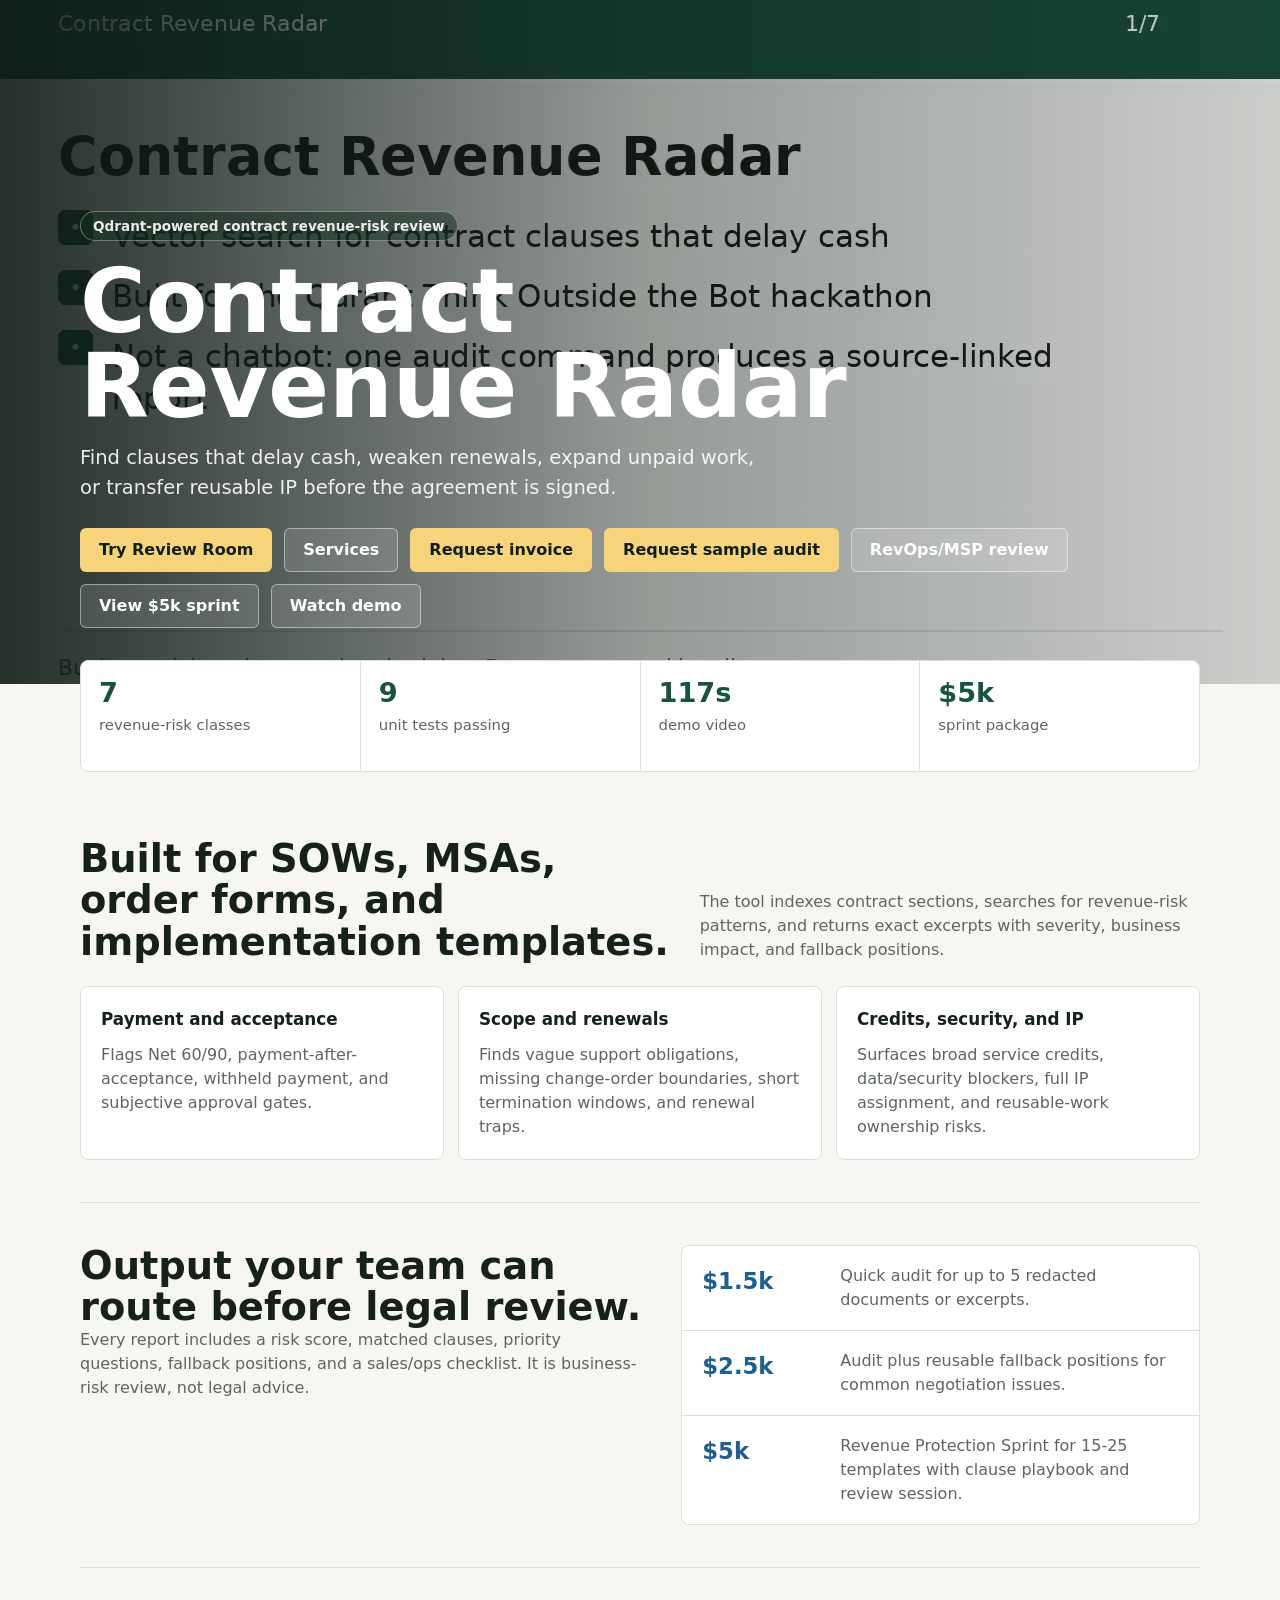
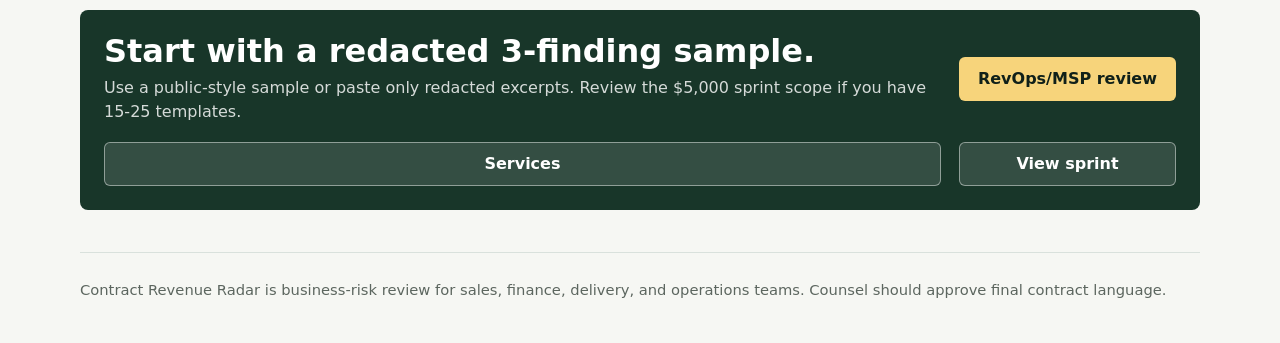
==== docs/index.html @ f7456ced "Add service package landing page" ====
<!doctype html>
<html lang="en">
  <head>
    <meta charset="utf-8" />
    <meta name="viewport" content="width=device-width, initial-scale=1" />
    <title>Contract Revenue Radar</title>
    <meta
      name="description"
      content="Qdrant-powered contract revenue-risk review for SOWs, MSAs, order forms, and implementation agreements."
    />
    <style>
      :root {
        --ink: #17211c;
        --muted: #5c665f;
        --line: #d9e1dc;
        --paper: #f6f7f3;
        --panel: #ffffff;
        --green: #17543d;
        --blue: #205f8d;
        --gold: #996515;
        --red: #8d3f32;
      }

      * {
        box-sizing: border-box;
      }

      html {
        scroll-behavior: smooth;
      }

      body {
        margin: 0;
        color: var(--ink);
        background: var(--paper);
        font-family:
          Inter, ui-sans-serif, system-ui, -apple-system, BlinkMacSystemFont, "Segoe UI", sans-serif;
        line-height: 1.5;
      }

      a {
        color: inherit;
      }

      .hero {
        min-height: 76vh;
        display: grid;
        align-items: end;
        position: relative;
        background:
          linear-gradient(90deg, rgba(14, 26, 20, 0.9), rgba(14, 26, 20, 0.42), rgba(14, 26, 20, 0.18)),
          url("assets/thumbnail.png") center / cover no-repeat;
        color: #fff;
      }

      .hero-inner {
        width: min(1120px, calc(100% - 40px));
        margin: 0 auto;
        padding: 34px 0 56px;
      }

      .eyebrow {
        display: inline-flex;
        align-items: center;
        gap: 8px;
        min-height: 30px;
        padding: 0 12px;
        border: 1px solid rgba(255, 255, 255, 0.35);
        border-radius: 999px;
        color: rgba(255, 255, 255, 0.9);
        background: rgba(20, 48, 35, 0.55);
        font-size: 0.85rem;
        font-weight: 700;
      }

      h1 {
        max-width: 790px;
        margin: 18px 0 14px;
        font-size: clamp(2.45rem, 7vw, 5.8rem);
        line-height: 0.95;
        letter-spacing: 0;
      }

      .lead {
        max-width: 690px;
        margin: 0;
        color: rgba(255, 255, 255, 0.9);
        font-size: clamp(1.02rem, 2vw, 1.22rem);
      }

      .hero-actions {
        display: flex;
        flex-wrap: wrap;
        gap: 12px;
        margin-top: 26px;
      }

      .button {
        display: inline-flex;
        align-items: center;
        justify-content: center;
        min-height: 44px;
        padding: 0 18px;
        border-radius: 6px;
        border: 1px solid transparent;
        text-decoration: none;
        font-weight: 800;
      }

      .button.primary {
        color: #102019;
        background: #f7d47b;
      }

      .button.secondary {
        color: #fff;
        border-color: rgba(255, 255, 255, 0.45);
        background: rgba(255, 255, 255, 0.12);
      }

      main {
        width: min(1120px, calc(100% - 40px));
        margin: 0 auto;
      }

      .stats {
        display: grid;
        grid-template-columns: repeat(4, minmax(0, 1fr));
        gap: 1px;
        overflow: hidden;
        border: 1px solid var(--line);
        border-radius: 8px;
        background: var(--line);
        transform: translateY(-24px);
      }

      .stat {
        min-height: 110px;
        padding: 18px;
        background: var(--panel);
      }

      .stat strong {
        display: block;
        color: var(--green);
        font-size: 1.7rem;
        line-height: 1;
      }

      .stat span {
        display: block;
        margin-top: 8px;
        color: var(--muted);
        font-size: 0.93rem;
      }

      section {
        padding: 42px 0;
        border-bottom: 1px solid var(--line);
      }

      .section-head {
        display: flex;
        justify-content: space-between;
        align-items: end;
        gap: 24px;
        margin-bottom: 24px;
      }

      h2 {
        margin: 0;
        font-size: clamp(1.7rem, 3vw, 2.45rem);
        line-height: 1.08;
        letter-spacing: 0;
      }

      .section-copy {
        max-width: 560px;
        margin: 0;
        color: var(--muted);
      }

      .grid {
        display: grid;
        grid-template-columns: repeat(3, minmax(0, 1fr));
        gap: 14px;
      }

      .item {
        min-height: 160px;
        padding: 20px;
        border: 1px solid var(--line);
        border-radius: 8px;
        background: var(--panel);
      }

      .item h3 {
        margin: 0 0 10px;
        font-size: 1.05rem;
      }

      .item p {
        margin: 0;
        color: var(--muted);
      }

      .split {
        display: grid;
        grid-template-columns: 1.05fr 0.95fr;
        gap: 28px;
        align-items: start;
      }

      .pricing {
        border: 1px solid var(--line);
        border-radius: 8px;
        background: var(--panel);
        overflow: hidden;
      }

      .price-row {
        display: grid;
        grid-template-columns: 120px 1fr;
        gap: 18px;
        padding: 18px 20px;
        border-bottom: 1px solid var(--line);
      }

      .price-row:last-child {
        border-bottom: 0;
      }

      .price {
        color: var(--blue);
        font-size: 1.42rem;
        font-weight: 900;
      }

      .price-row p {
        margin: 0;
        color: var(--muted);
      }

      .cta-band {
        display: grid;
        grid-template-columns: 1fr auto;
        gap: 18px;
        align-items: center;
        padding: 24px;
        border-radius: 8px;
        background: #183629;
        color: #fff;
      }

      .cta-band h2 {
        font-size: clamp(1.45rem, 3vw, 2rem);
      }

      .cta-band p {
        margin: 8px 0 0;
        color: rgba(255, 255, 255, 0.82);
      }

      footer {
        width: min(1120px, calc(100% - 40px));
        margin: 0 auto;
        padding: 26px 0 42px;
        color: var(--muted);
        font-size: 0.92rem;
      }

      @media (max-width: 820px) {
        .hero {
          min-height: 82vh;
          background:
            linear-gradient(180deg, rgba(14, 26, 20, 0.9), rgba(14, 26, 20, 0.68)),
            url("assets/thumbnail.png") center / cover no-repeat;
        }

        .stats,
        .grid,
        .split,
        .cta-band {
          grid-template-columns: 1fr;
        }

        .section-head {
          display: block;
        }

        .section-copy {
          margin-top: 10px;
        }

        .price-row {
          grid-template-columns: 1fr;
          gap: 8px;
        }
      }
    </style>
  </head>
  <body>
    <header class="hero">
      <div class="hero-inner">
        <div class="eyebrow">Qdrant-powered contract revenue-risk review</div>
        <h1>Contract Revenue Radar</h1>
        <p class="lead">
          Find clauses that delay cash, weaken renewals, expand unpaid work, or transfer reusable IP before the agreement is signed.
        </p>
        <div class="hero-actions">
          <a class="button primary" href="review-room.html">Try Review Room</a>
          <a class="button secondary" href="services.html">Services</a>
          <a class="button primary" href="https://github.com/lolomix/contract-revenue-radar/issues/new?template=sprint-invoice-request.yml">Request invoice</a>
          <a class="button primary" href="https://github.com/lolomix/contract-revenue-radar/issues/new/choose">Request sample audit</a>
          <a class="button secondary" href="revops-msp.html">RevOps/MSP review</a>
          <a class="button secondary" href="sprint.html">View $5k sprint</a>
          <a class="button secondary" href="https://github.com/lolomix/contract-revenue-radar/releases/download/qdrant-submission-2026/contract_revenue_radar_qdrant_demo_final.mp4">Watch demo</a>
        </div>
      </div>
    </header>

    <main>
      <div class="stats" aria-label="Project facts">
        <div class="stat"><strong>7</strong><span>revenue-risk classes</span></div>
        <div class="stat"><strong>9</strong><span>unit tests passing</span></div>
        <div class="stat"><strong>117s</strong><span>demo video</span></div>
        <div class="stat"><strong>$5k</strong><span>sprint package</span></div>
      </div>

      <section>
        <div class="section-head">
          <h2>Built for SOWs, MSAs, order forms, and implementation templates.</h2>
          <p class="section-copy">
            The tool indexes contract sections, searches for revenue-risk patterns, and returns exact excerpts with severity, business impact, and fallback positions.
          </p>
        </div>
        <div class="grid">
          <article class="item">
            <h3>Payment and acceptance</h3>
            <p>Flags Net 60/90, payment-after-acceptance, withheld payment, and subjective approval gates.</p>
          </article>
          <article class="item">
            <h3>Scope and renewals</h3>
            <p>Finds vague support obligations, missing change-order boundaries, short termination windows, and renewal traps.</p>
          </article>
          <article class="item">
            <h3>Credits, security, and IP</h3>
            <p>Surfaces broad service credits, data/security blockers, full IP assignment, and reusable-work ownership risks.</p>
          </article>
        </div>
      </section>

      <section>
        <div class="split">
          <div>
            <h2>Output your team can route before legal review.</h2>
            <p class="section-copy">
              Every report includes a risk score, matched clauses, priority questions, fallback positions, and a sales/ops checklist. It is business-risk review, not legal advice.
            </p>
          </div>
          <div class="pricing" aria-label="Packages">
            <div class="price-row">
              <div class="price">$1.5k</div>
              <p>Quick audit for up to 5 redacted documents or excerpts.</p>
            </div>
            <div class="price-row">
              <div class="price">$2.5k</div>
              <p>Audit plus reusable fallback positions for common negotiation issues.</p>
            </div>
            <div class="price-row">
              <div class="price">$5k</div>
              <p>Revenue Protection Sprint for 15-25 templates with clause playbook and review session.</p>
            </div>
          </div>
        </div>
      </section>

      <section>
        <div class="cta-band">
          <div>
            <h2>Start with a redacted 3-finding sample.</h2>
            <p>Use a public-style sample or paste only redacted excerpts. Review the $5,000 sprint scope if you have 15-25 templates.</p>
          </div>
          <a class="button primary" href="revops-msp.html">RevOps/MSP review</a>
          <a class="button secondary" href="services.html">Services</a>
          <a class="button secondary" href="sprint.html">View sprint</a>
        </div>
      </section>
    </main>

    <footer>
      Contract Revenue Radar is business-risk review for sales, finance, delivery, and operations teams. Counsel should approve final contract language.
    </footer>
  </body>
</html>
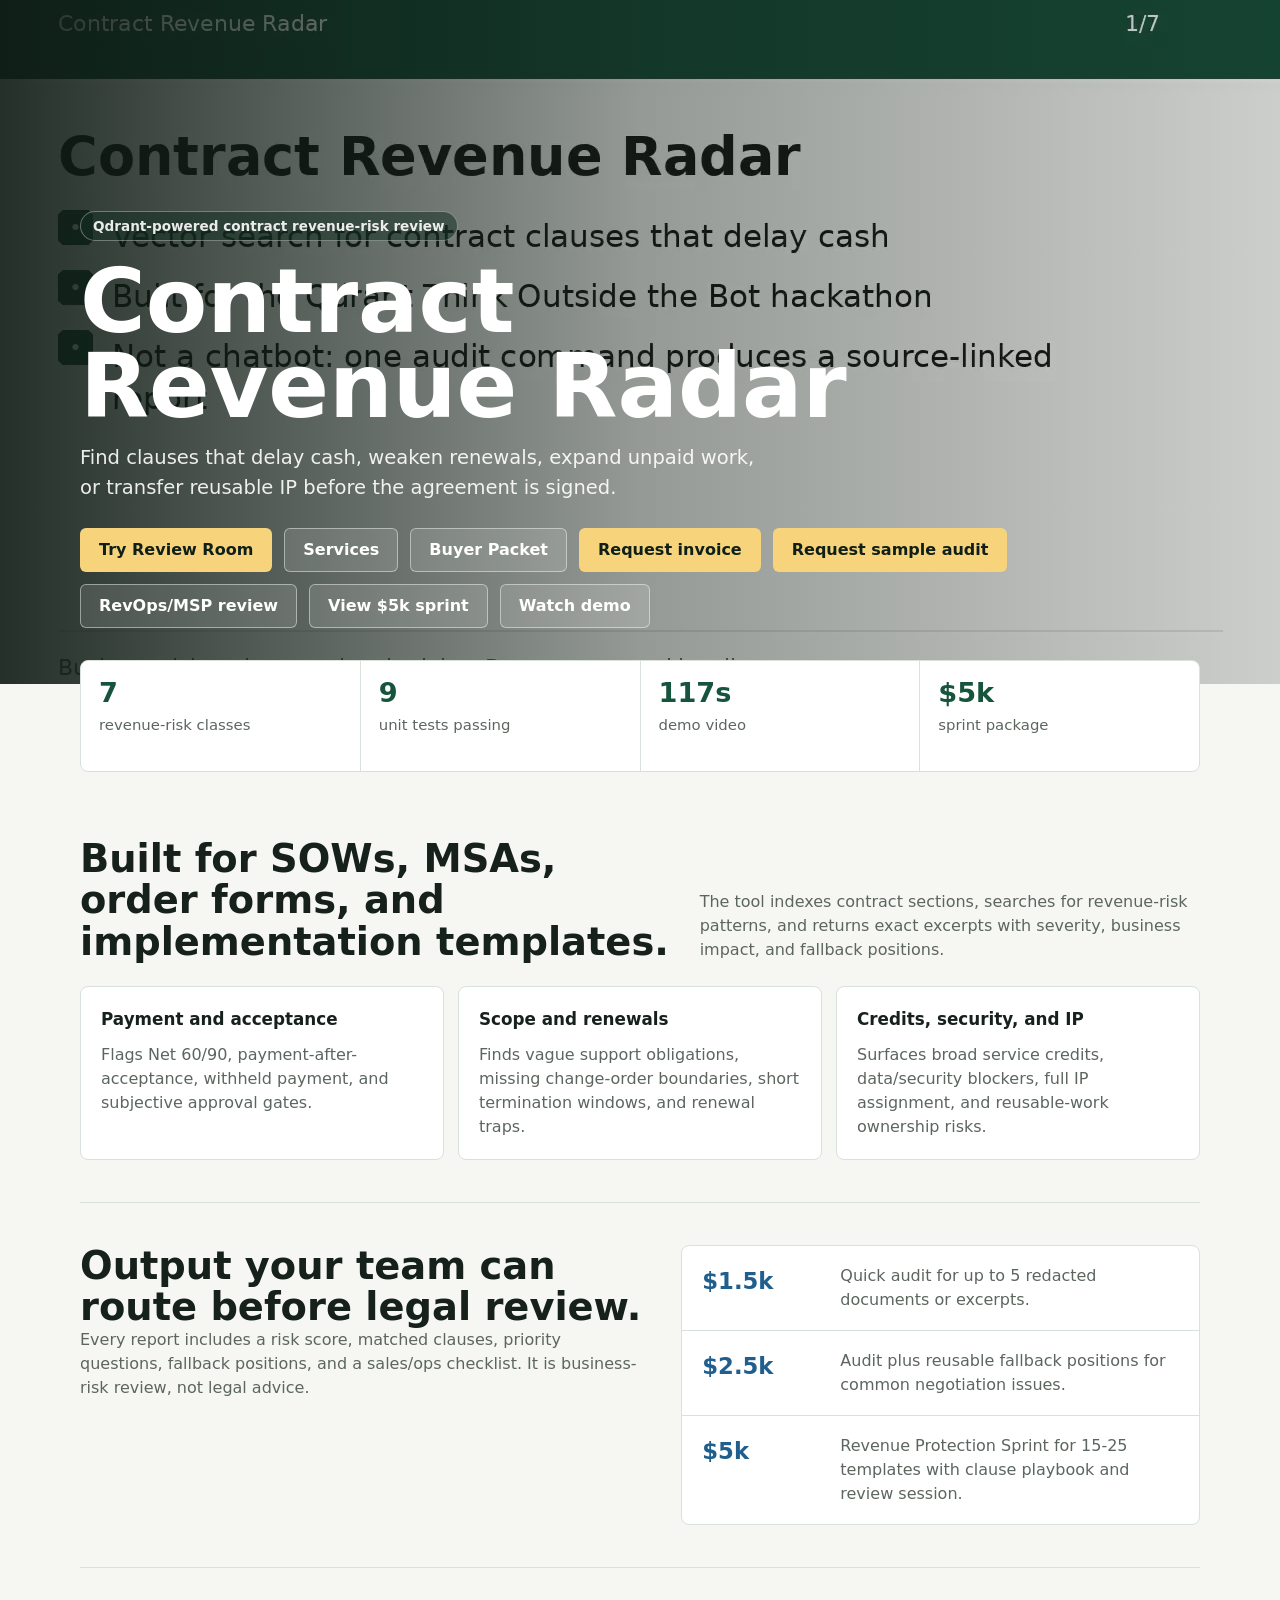
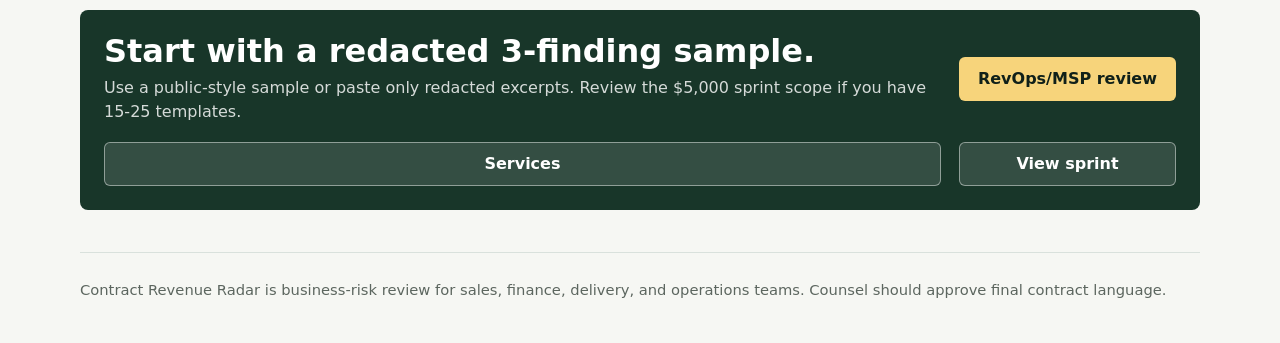
==== commit 90e5b962: "Add public buyer packet" ====
--- a/docs/index.html
+++ b/docs/index.html
@@ -310,6 +310,7 @@
         <div class="hero-actions">
           <a class="button primary" href="review-room.html">Try Review Room</a>
           <a class="button secondary" href="services.html">Services</a>
+          <a class="button secondary" href="buyer-packet.html">Buyer Packet</a>
           <a class="button primary" href="https://github.com/lolomix/contract-revenue-radar/issues/new?template=sprint-invoice-request.yml">Request invoice</a>
           <a class="button primary" href="https://github.com/lolomix/contract-revenue-radar/issues/new/choose">Request sample audit</a>
           <a class="button secondary" href="revops-msp.html">RevOps/MSP review</a>
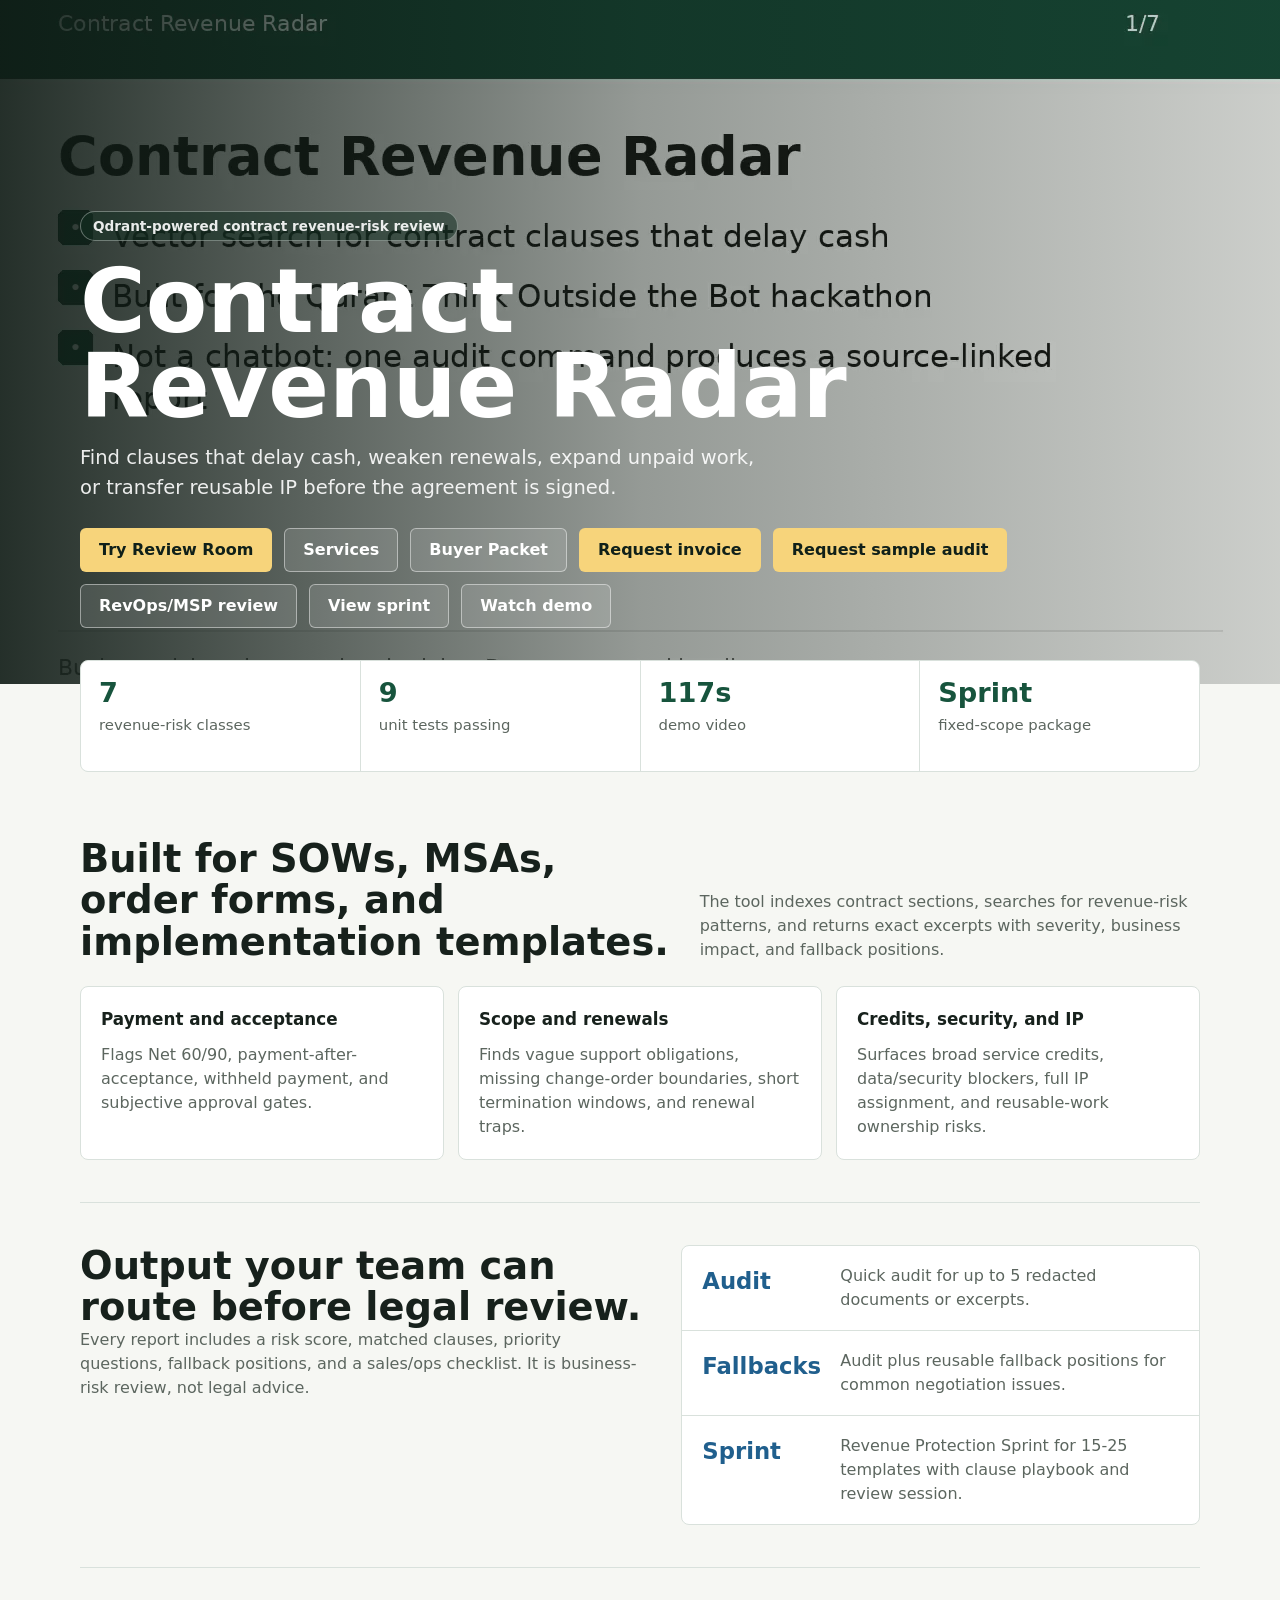
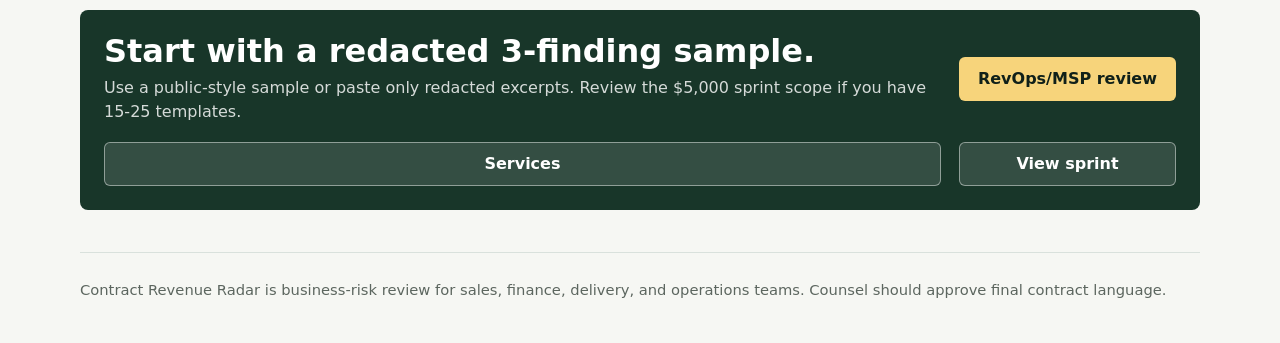
==== commit be1e4161: "Clean Qdrant submission surface" ====
--- a/docs/index.html
+++ b/docs/index.html
@@ -314,7 +314,7 @@
           <a class="button primary" href="https://github.com/lolomix/contract-revenue-radar/issues/new?template=sprint-invoice-request.yml">Request invoice</a>
           <a class="button primary" href="https://github.com/lolomix/contract-revenue-radar/issues/new/choose">Request sample audit</a>
           <a class="button secondary" href="revops-msp.html">RevOps/MSP review</a>
-          <a class="button secondary" href="sprint.html">View $5k sprint</a>
+          <a class="button secondary" href="sprint.html">View sprint</a>
           <a class="button secondary" href="https://github.com/lolomix/contract-revenue-radar/releases/download/qdrant-submission-2026/contract_revenue_radar_qdrant_demo_final.mp4">Watch demo</a>
         </div>
       </div>
@@ -325,7 +325,7 @@
         <div class="stat"><strong>7</strong><span>revenue-risk classes</span></div>
         <div class="stat"><strong>9</strong><span>unit tests passing</span></div>
         <div class="stat"><strong>117s</strong><span>demo video</span></div>
-        <div class="stat"><strong>$5k</strong><span>sprint package</span></div>
+        <div class="stat"><strong>Sprint</strong><span>fixed-scope package</span></div>
       </div>
 
       <section>
@@ -361,15 +361,15 @@
           </div>
           <div class="pricing" aria-label="Packages">
             <div class="price-row">
-              <div class="price">$1.5k</div>
+              <div class="price">Audit</div>
               <p>Quick audit for up to 5 redacted documents or excerpts.</p>
             </div>
             <div class="price-row">
-              <div class="price">$2.5k</div>
+              <div class="price">Fallbacks</div>
               <p>Audit plus reusable fallback positions for common negotiation issues.</p>
             </div>
             <div class="price-row">
-              <div class="price">$5k</div>
+              <div class="price">Sprint</div>
               <p>Revenue Protection Sprint for 15-25 templates with clause playbook and review session.</p>
             </div>
           </div>
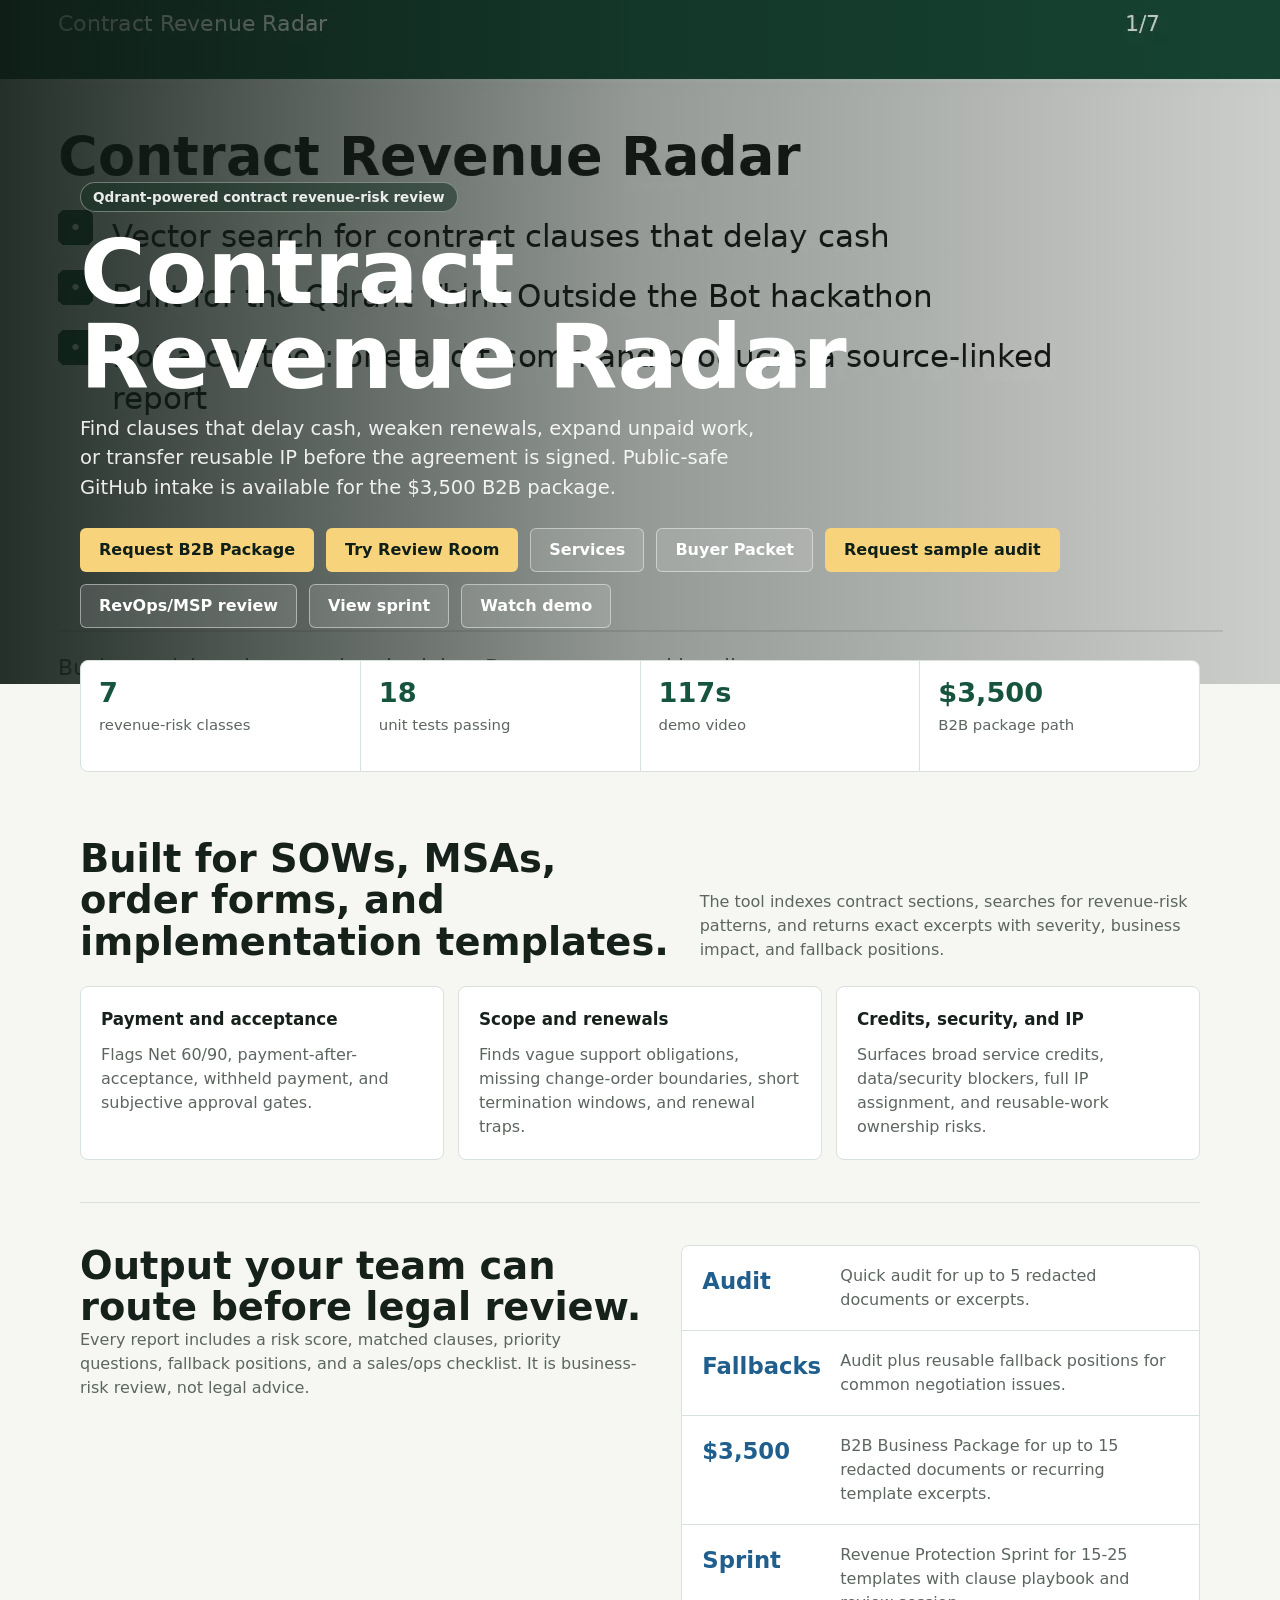
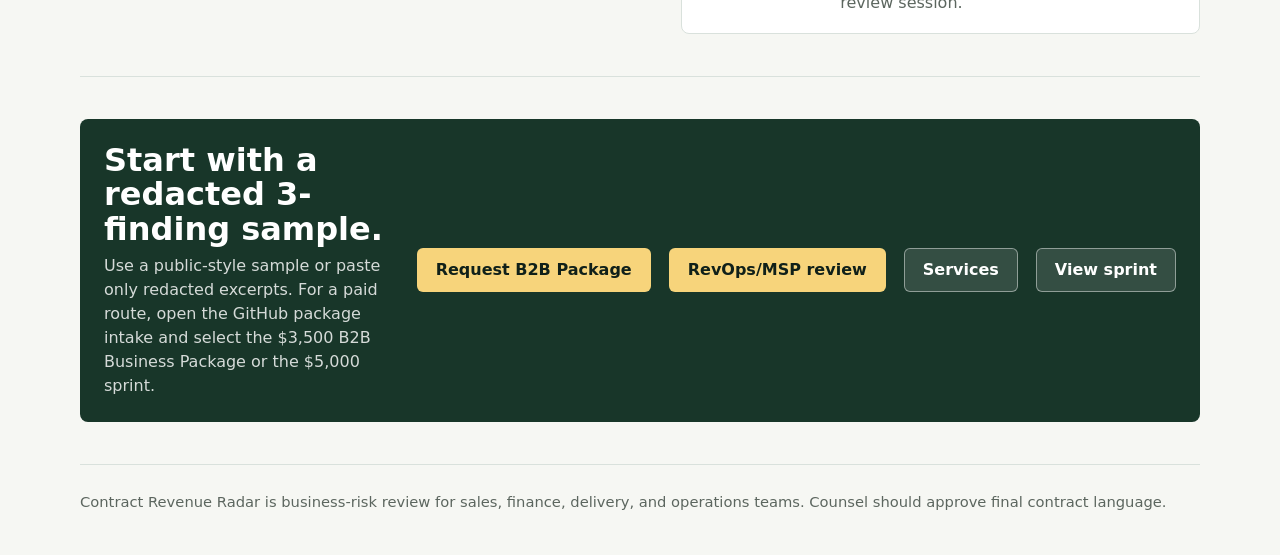
==== commit 4b02b53c: "Surface B2B package on landing page" ====
--- a/docs/index.html
+++ b/docs/index.html
@@ -243,7 +243,7 @@
 
       .cta-band {
         display: grid;
-        grid-template-columns: 1fr auto;
+        grid-template-columns: 1fr repeat(4, auto);
         gap: 18px;
         align-items: center;
         padding: 24px;
@@ -305,13 +305,13 @@
         <div class="eyebrow">Qdrant-powered contract revenue-risk review</div>
         <h1>Contract Revenue Radar</h1>
         <p class="lead">
-          Find clauses that delay cash, weaken renewals, expand unpaid work, or transfer reusable IP before the agreement is signed.
+          Find clauses that delay cash, weaken renewals, expand unpaid work, or transfer reusable IP before the agreement is signed. Public-safe GitHub intake is available for the $3,500 B2B package.
         </p>
         <div class="hero-actions">
+          <a class="button primary" href="https://github.com/lolomix/contract-revenue-radar/issues/new?template=service-package-request.yml">Request B2B Package</a>
           <a class="button primary" href="review-room.html">Try Review Room</a>
           <a class="button secondary" href="services.html">Services</a>
           <a class="button secondary" href="buyer-packet.html">Buyer Packet</a>
-          <a class="button primary" href="https://github.com/lolomix/contract-revenue-radar/issues/new?template=sprint-invoice-request.yml">Request invoice</a>
           <a class="button primary" href="https://github.com/lolomix/contract-revenue-radar/issues/new/choose">Request sample audit</a>
           <a class="button secondary" href="revops-msp.html">RevOps/MSP review</a>
           <a class="button secondary" href="sprint.html">View sprint</a>
@@ -323,9 +323,9 @@
     <main>
       <div class="stats" aria-label="Project facts">
         <div class="stat"><strong>7</strong><span>revenue-risk classes</span></div>
-        <div class="stat"><strong>9</strong><span>unit tests passing</span></div>
+        <div class="stat"><strong>18</strong><span>unit tests passing</span></div>
         <div class="stat"><strong>117s</strong><span>demo video</span></div>
-        <div class="stat"><strong>Sprint</strong><span>fixed-scope package</span></div>
+        <div class="stat"><strong>$3,500</strong><span>B2B package path</span></div>
       </div>
 
       <section>
@@ -369,6 +369,10 @@
               <p>Audit plus reusable fallback positions for common negotiation issues.</p>
             </div>
             <div class="price-row">
+              <div class="price">$3,500</div>
+              <p>B2B Business Package for up to 15 redacted documents or recurring template excerpts.</p>
+            </div>
+            <div class="price-row">
               <div class="price">Sprint</div>
               <p>Revenue Protection Sprint for 15-25 templates with clause playbook and review session.</p>
             </div>
@@ -380,8 +384,9 @@
         <div class="cta-band">
           <div>
             <h2>Start with a redacted 3-finding sample.</h2>
-            <p>Use a public-style sample or paste only redacted excerpts. Review the $5,000 sprint scope if you have 15-25 templates.</p>
+            <p>Use a public-style sample or paste only redacted excerpts. For a paid route, open the GitHub package intake and select the $3,500 B2B Business Package or the $5,000 sprint.</p>
           </div>
+          <a class="button primary" href="https://github.com/lolomix/contract-revenue-radar/issues/new?template=service-package-request.yml">Request B2B Package</a>
           <a class="button primary" href="revops-msp.html">RevOps/MSP review</a>
           <a class="button secondary" href="services.html">Services</a>
           <a class="button secondary" href="sprint.html">View sprint</a>
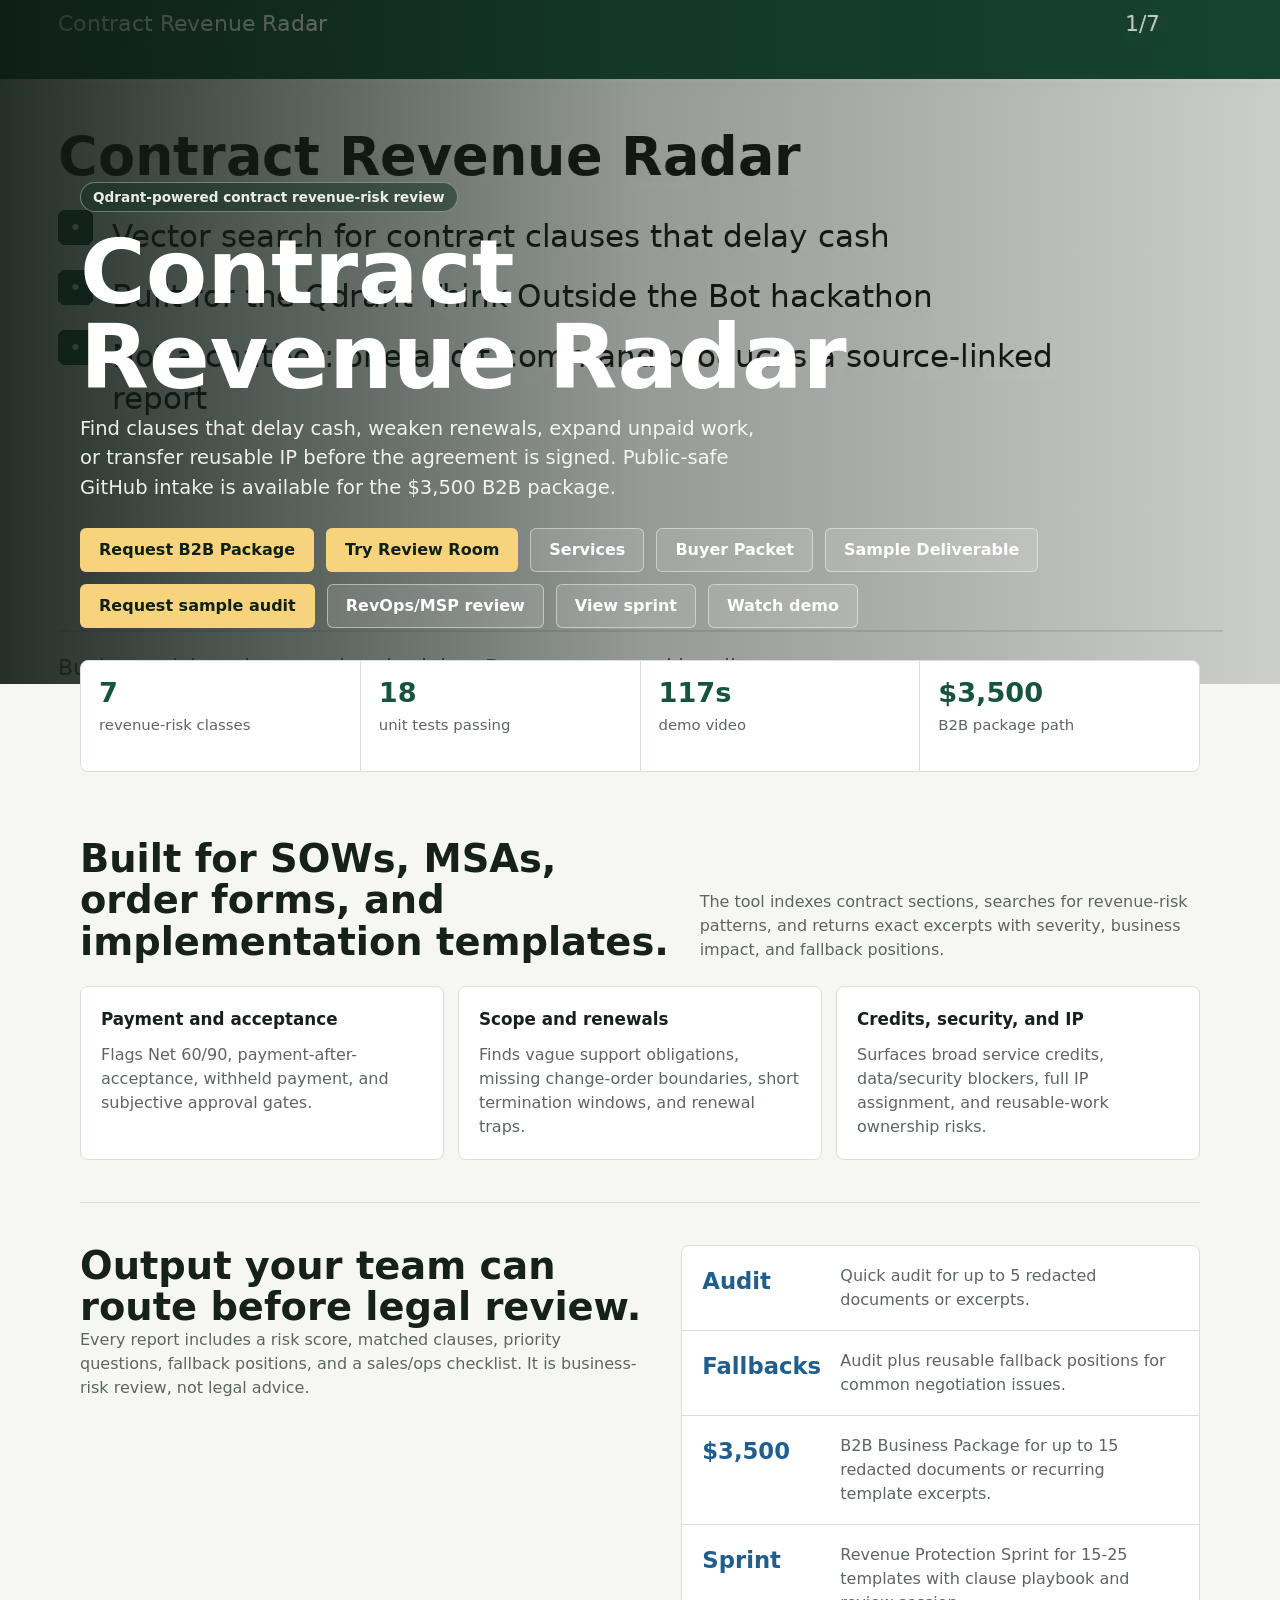
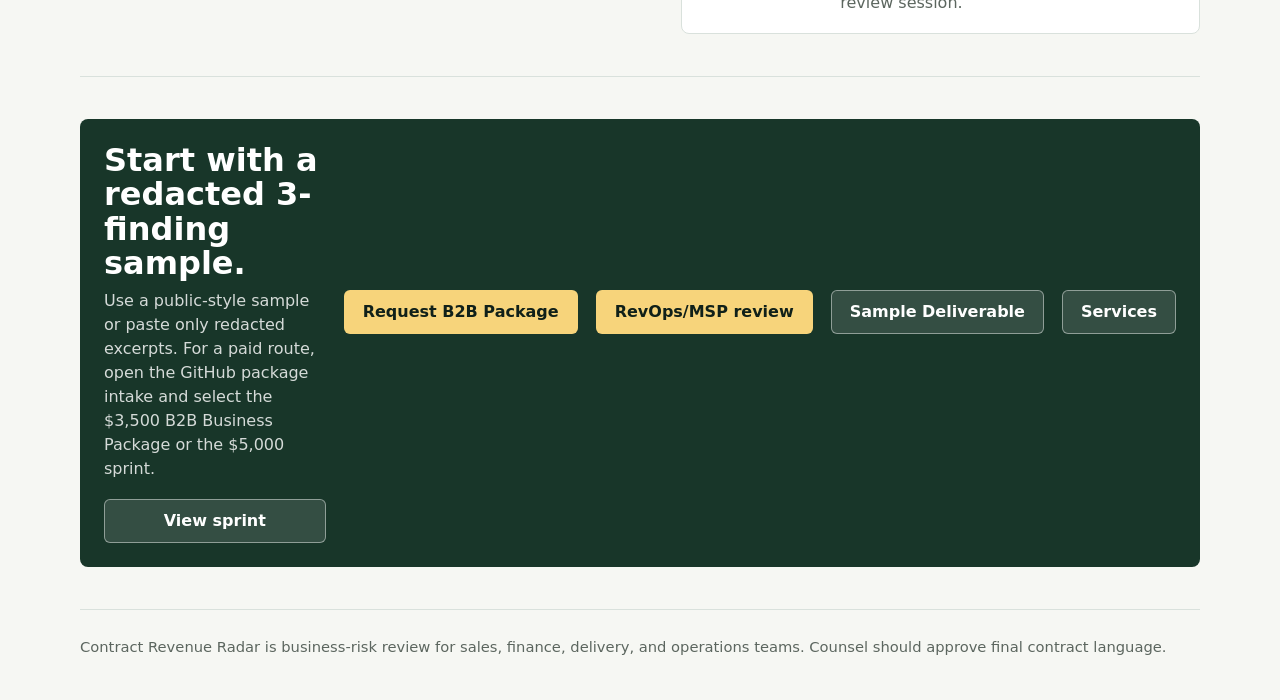
==== commit 97fffe50: "Add B2B package sample deliverable" ====
--- a/docs/index.html
+++ b/docs/index.html
@@ -308,10 +308,11 @@
           Find clauses that delay cash, weaken renewals, expand unpaid work, or transfer reusable IP before the agreement is signed. Public-safe GitHub intake is available for the $3,500 B2B package.
         </p>
         <div class="hero-actions">
-          <a class="button primary" href="https://github.com/lolomix/contract-revenue-radar/issues/new?template=service-package-request.yml">Request B2B Package</a>
+          <a class="button primary" href="https://github.com/lolomix/contract-revenue-radar/issues/new?template=b2b-business-package.yml">Request B2B Package</a>
           <a class="button primary" href="review-room.html">Try Review Room</a>
           <a class="button secondary" href="services.html">Services</a>
           <a class="button secondary" href="buyer-packet.html">Buyer Packet</a>
+          <a class="button secondary" href="b2b-package-sample.html">Sample Deliverable</a>
           <a class="button primary" href="https://github.com/lolomix/contract-revenue-radar/issues/new/choose">Request sample audit</a>
           <a class="button secondary" href="revops-msp.html">RevOps/MSP review</a>
           <a class="button secondary" href="sprint.html">View sprint</a>
@@ -386,8 +387,9 @@
             <h2>Start with a redacted 3-finding sample.</h2>
             <p>Use a public-style sample or paste only redacted excerpts. For a paid route, open the GitHub package intake and select the $3,500 B2B Business Package or the $5,000 sprint.</p>
           </div>
-          <a class="button primary" href="https://github.com/lolomix/contract-revenue-radar/issues/new?template=service-package-request.yml">Request B2B Package</a>
+          <a class="button primary" href="https://github.com/lolomix/contract-revenue-radar/issues/new?template=b2b-business-package.yml">Request B2B Package</a>
           <a class="button primary" href="revops-msp.html">RevOps/MSP review</a>
+          <a class="button secondary" href="b2b-package-sample.html">Sample Deliverable</a>
           <a class="button secondary" href="services.html">Services</a>
           <a class="button secondary" href="sprint.html">View sprint</a>
         </div>
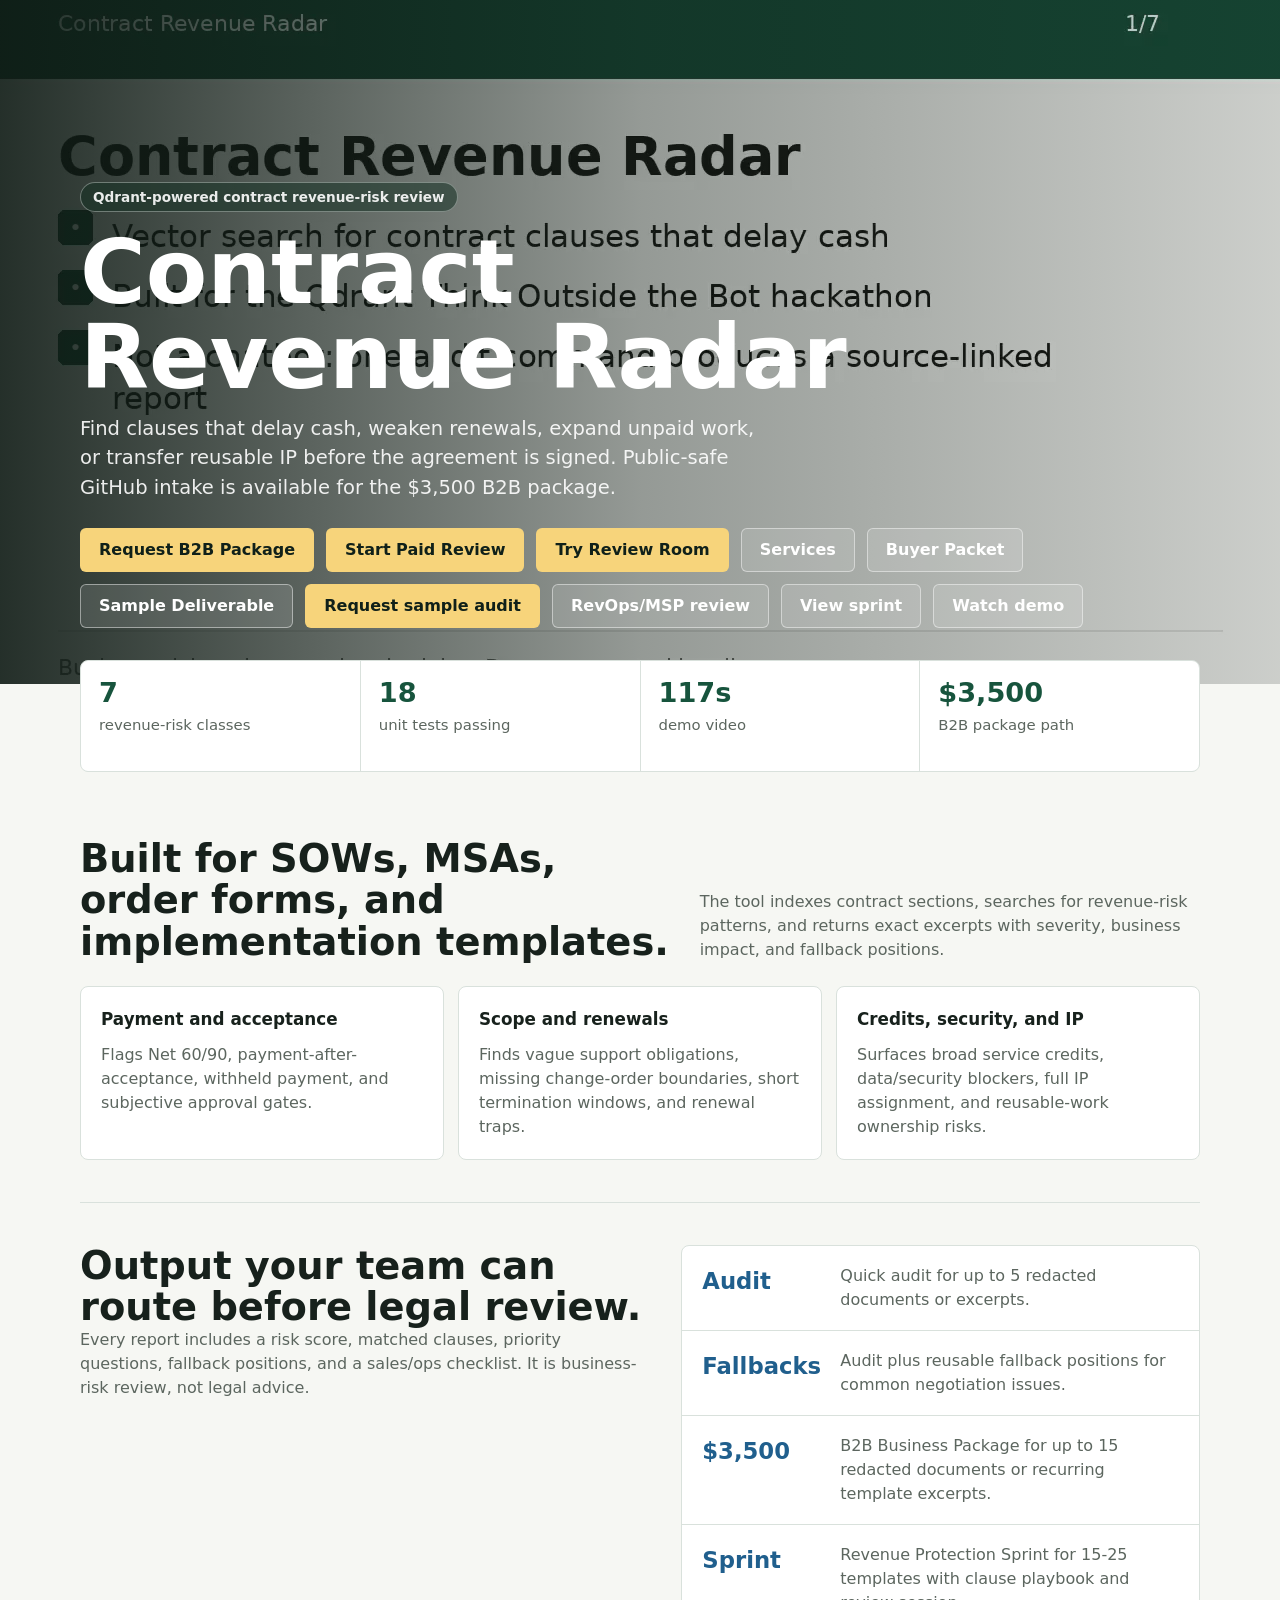
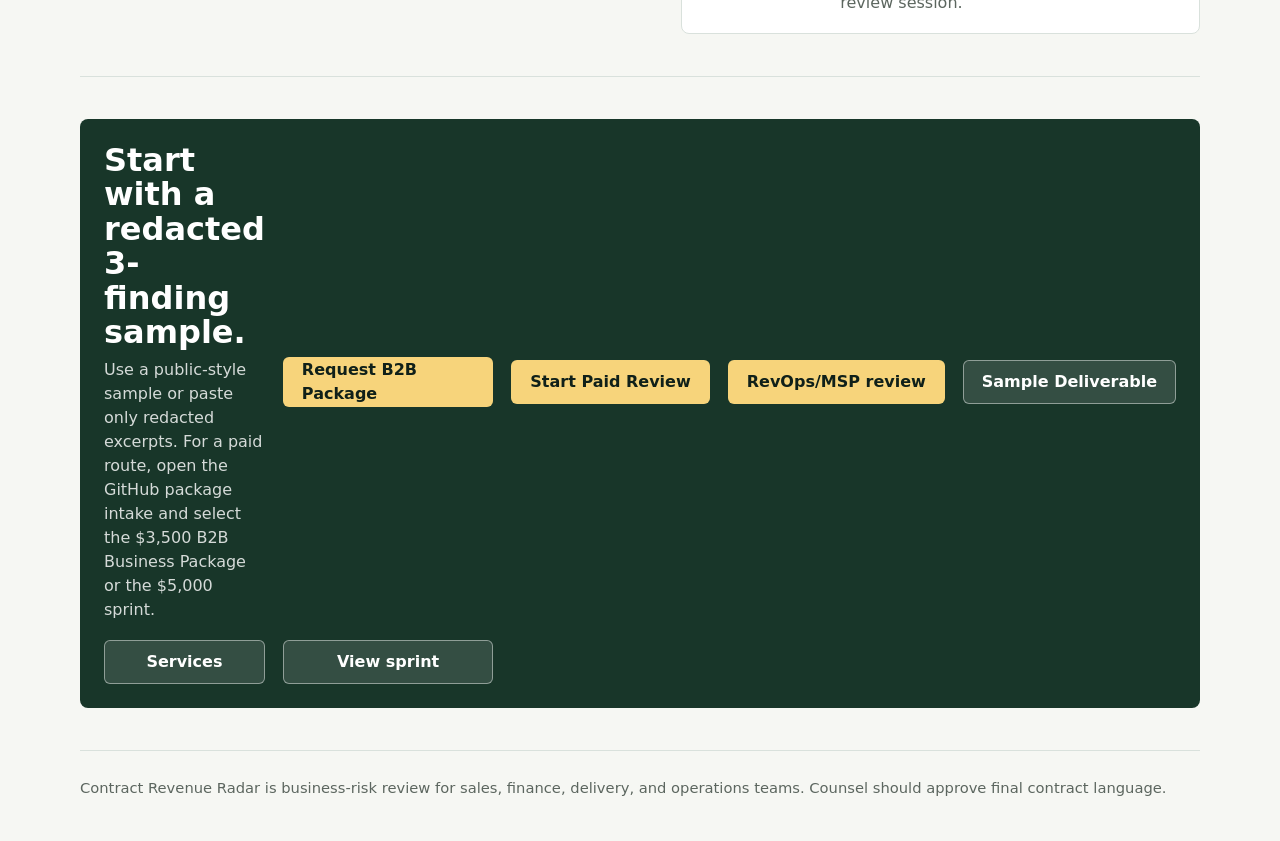
==== commit b661b14d: "Add paid review start path" ====
--- a/docs/index.html
+++ b/docs/index.html
@@ -309,6 +309,7 @@
         </p>
         <div class="hero-actions">
           <a class="button primary" href="https://github.com/lolomix/contract-revenue-radar/issues/new?template=b2b-business-package.yml">Request B2B Package</a>
+          <a class="button primary" href="https://github.com/lolomix/contract-revenue-radar/issues/new?template=paid-review-start.yml">Start Paid Review</a>
           <a class="button primary" href="review-room.html">Try Review Room</a>
           <a class="button secondary" href="services.html">Services</a>
           <a class="button secondary" href="buyer-packet.html">Buyer Packet</a>
@@ -388,6 +389,7 @@
             <p>Use a public-style sample or paste only redacted excerpts. For a paid route, open the GitHub package intake and select the $3,500 B2B Business Package or the $5,000 sprint.</p>
           </div>
           <a class="button primary" href="https://github.com/lolomix/contract-revenue-radar/issues/new?template=b2b-business-package.yml">Request B2B Package</a>
+          <a class="button primary" href="https://github.com/lolomix/contract-revenue-radar/issues/new?template=paid-review-start.yml">Start Paid Review</a>
           <a class="button primary" href="revops-msp.html">RevOps/MSP review</a>
           <a class="button secondary" href="b2b-package-sample.html">Sample Deliverable</a>
           <a class="button secondary" href="services.html">Services</a>
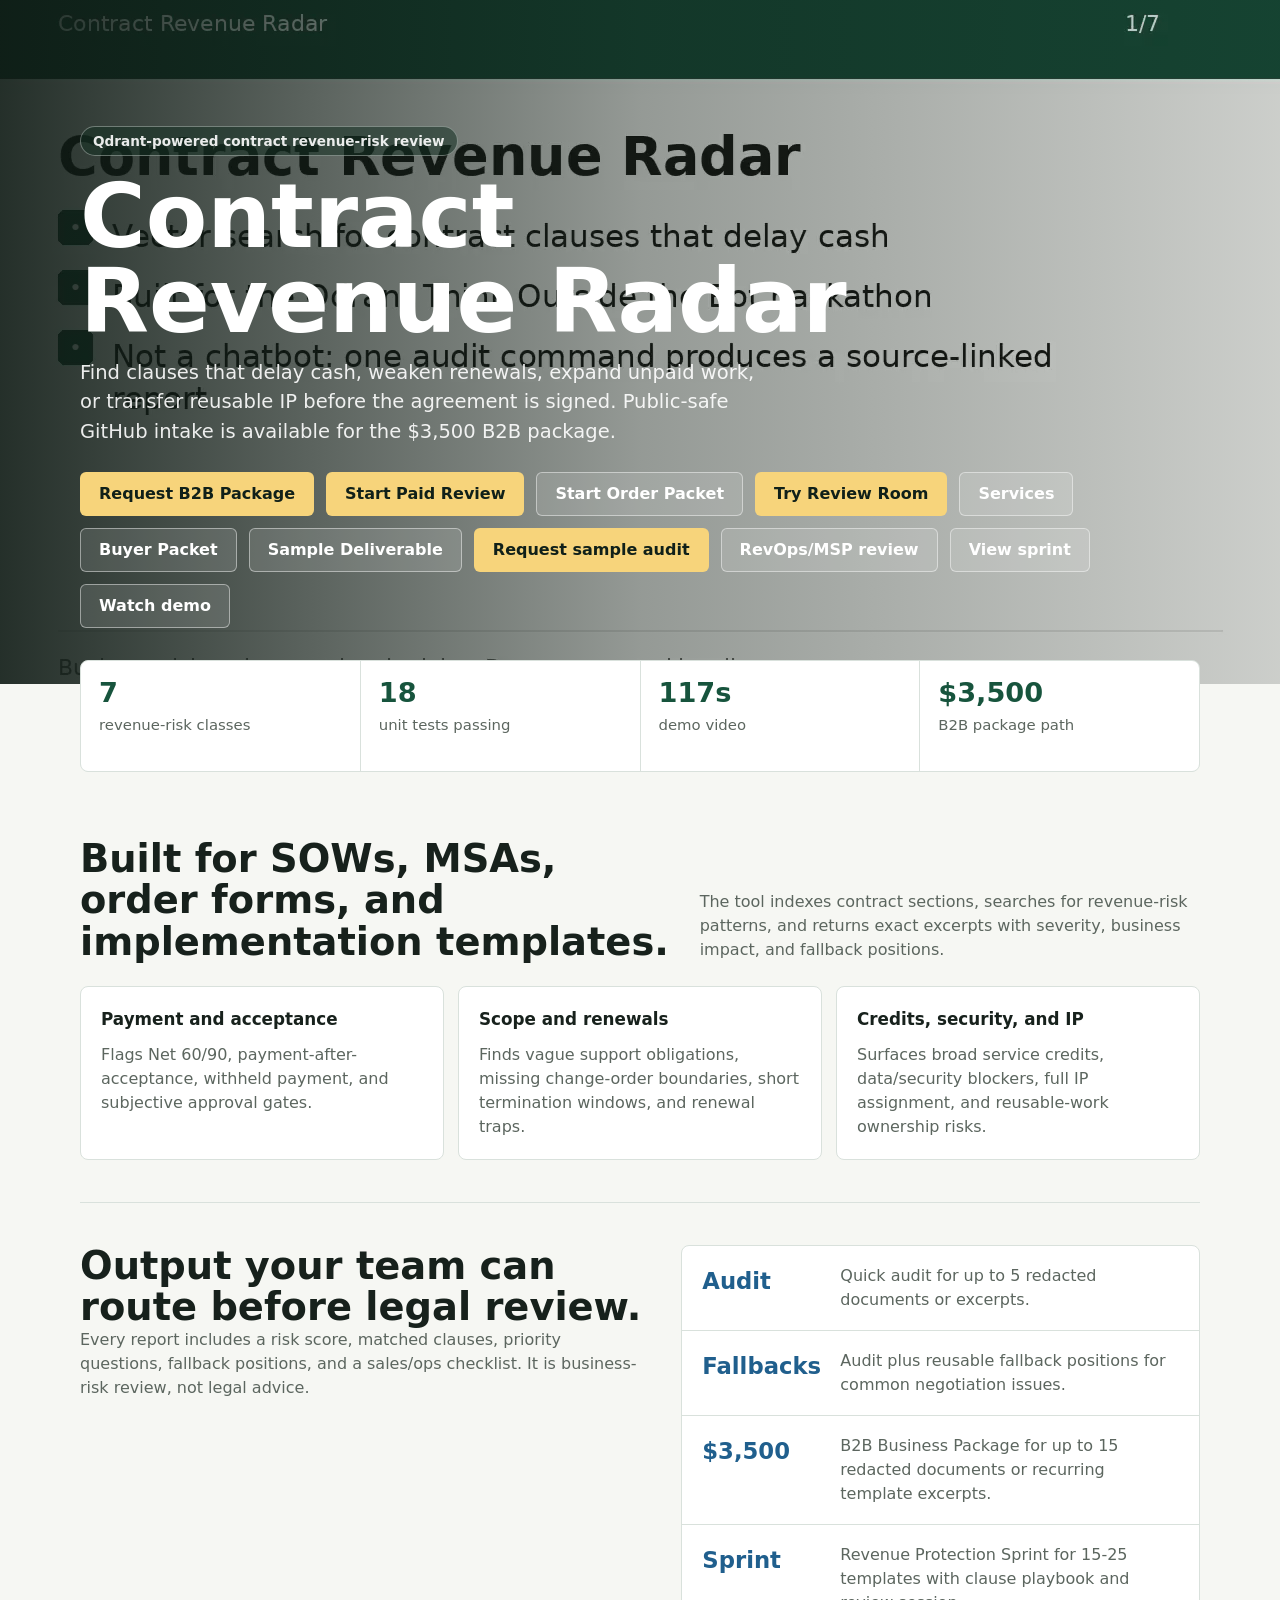
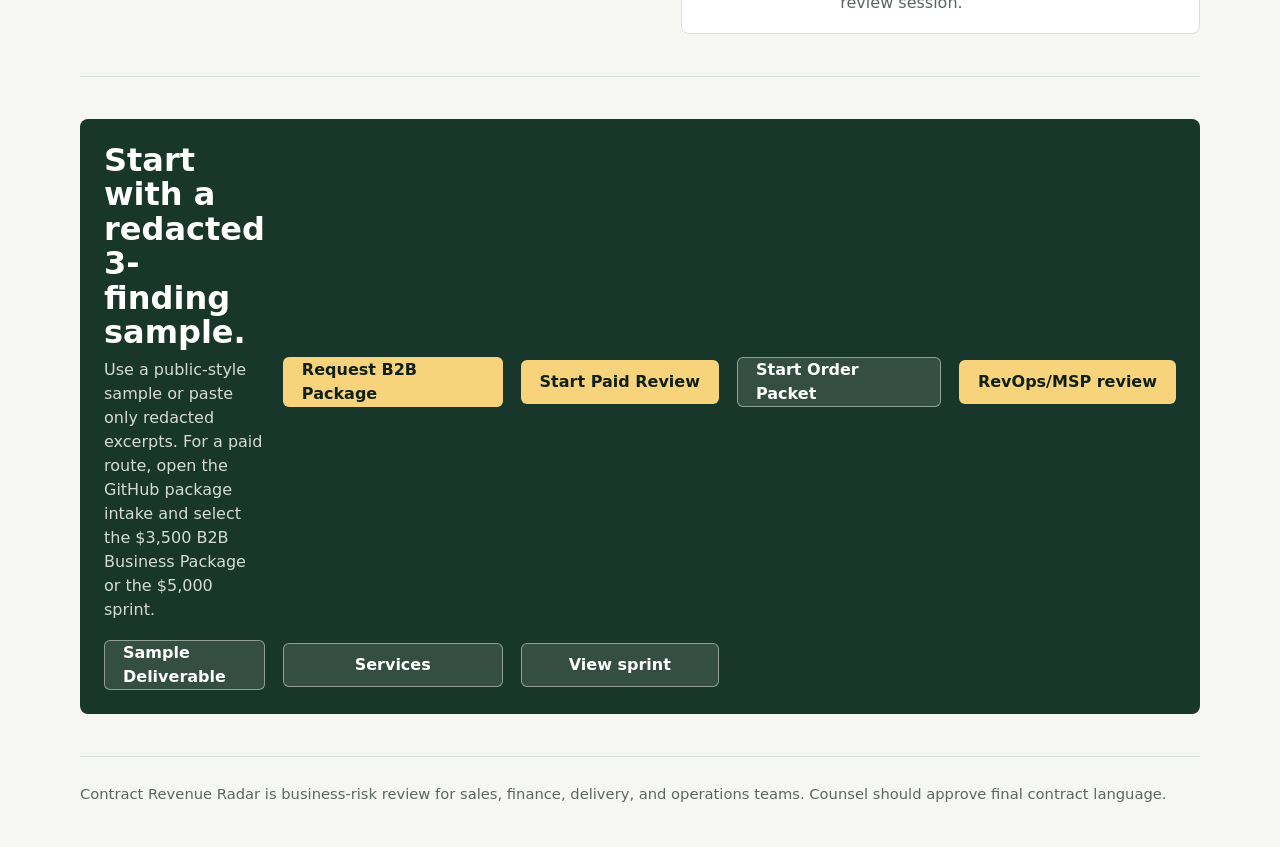
==== commit 158a416e: "Add start order packet page" ====
--- a/docs/index.html
+++ b/docs/index.html
@@ -310,6 +310,7 @@
         <div class="hero-actions">
           <a class="button primary" href="https://github.com/lolomix/contract-revenue-radar/issues/new?template=b2b-business-package.yml">Request B2B Package</a>
           <a class="button primary" href="https://github.com/lolomix/contract-revenue-radar/issues/new?template=paid-review-start.yml">Start Paid Review</a>
+          <a class="button secondary" href="start-order.html">Start Order Packet</a>
           <a class="button primary" href="review-room.html">Try Review Room</a>
           <a class="button secondary" href="services.html">Services</a>
           <a class="button secondary" href="buyer-packet.html">Buyer Packet</a>
@@ -390,6 +391,7 @@
           </div>
           <a class="button primary" href="https://github.com/lolomix/contract-revenue-radar/issues/new?template=b2b-business-package.yml">Request B2B Package</a>
           <a class="button primary" href="https://github.com/lolomix/contract-revenue-radar/issues/new?template=paid-review-start.yml">Start Paid Review</a>
+          <a class="button secondary" href="start-order.html">Start Order Packet</a>
           <a class="button primary" href="revops-msp.html">RevOps/MSP review</a>
           <a class="button secondary" href="b2b-package-sample.html">Sample Deliverable</a>
           <a class="button secondary" href="services.html">Services</a>
